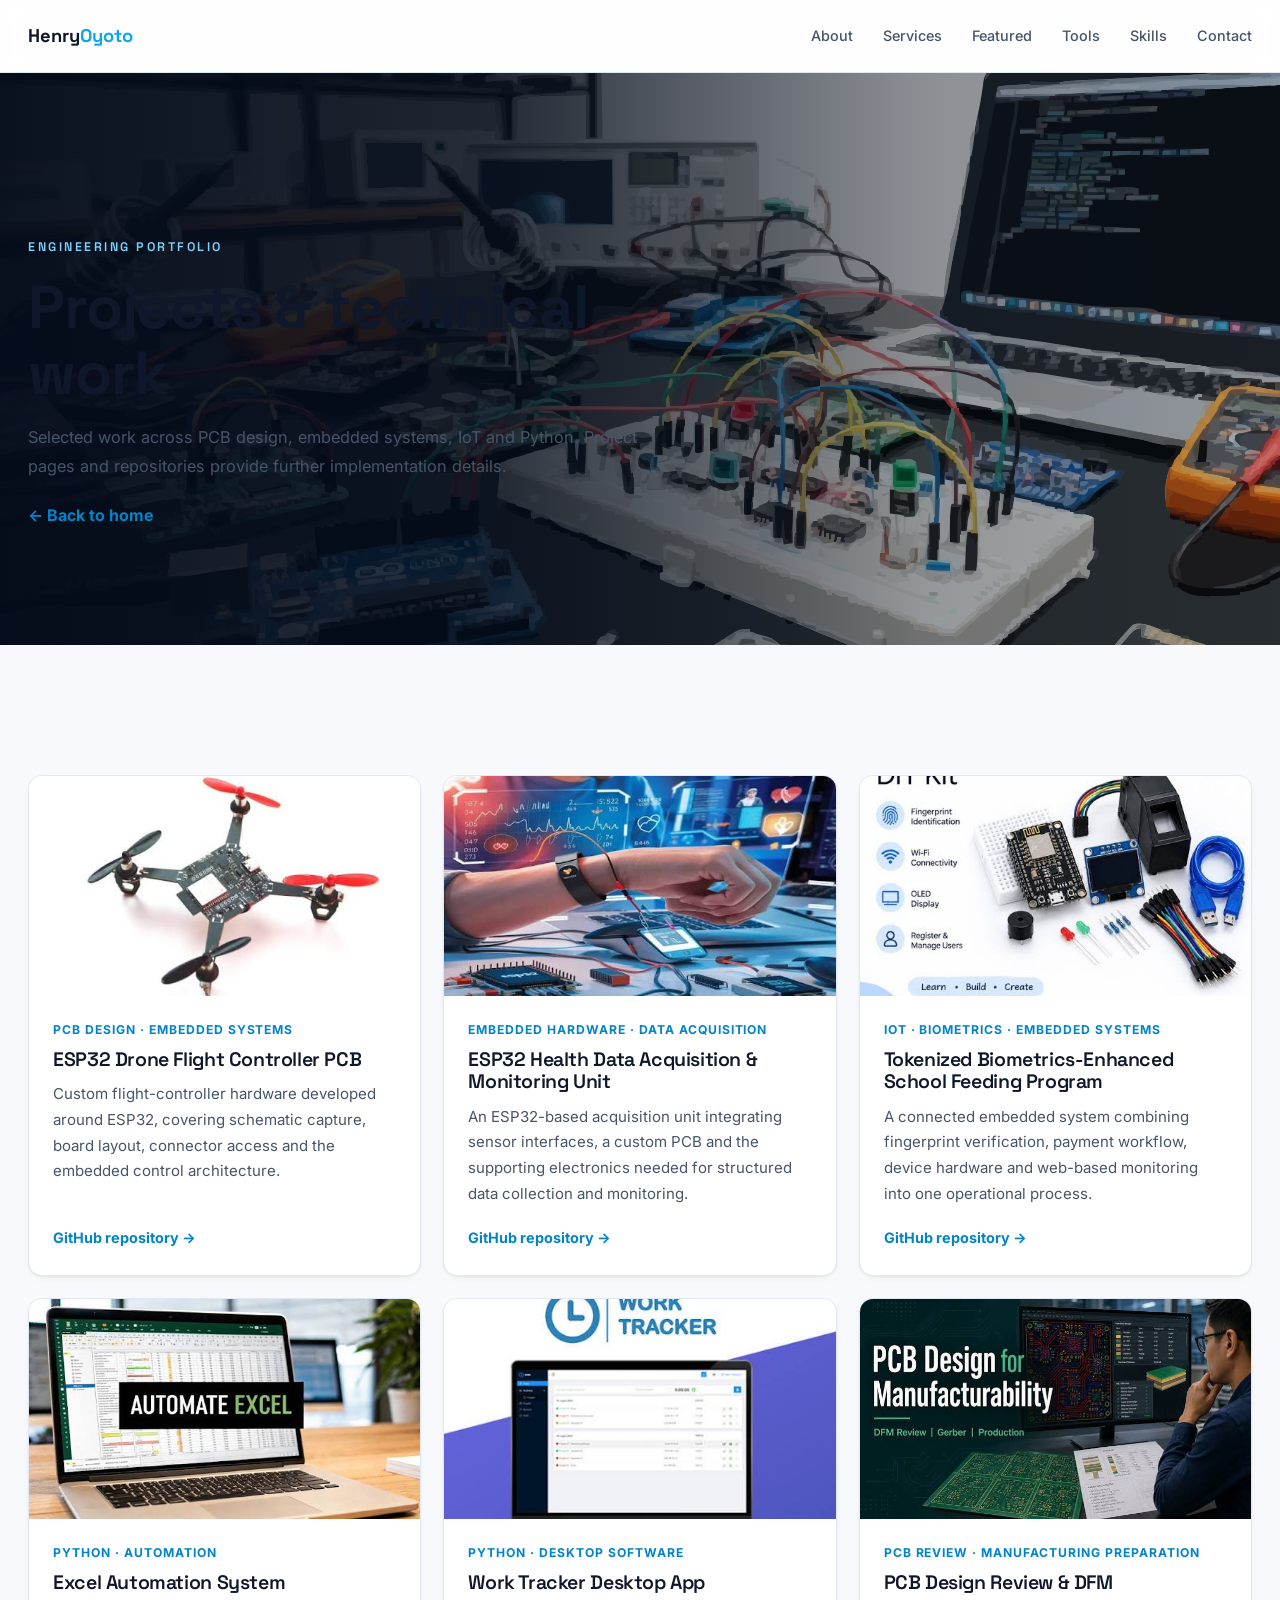
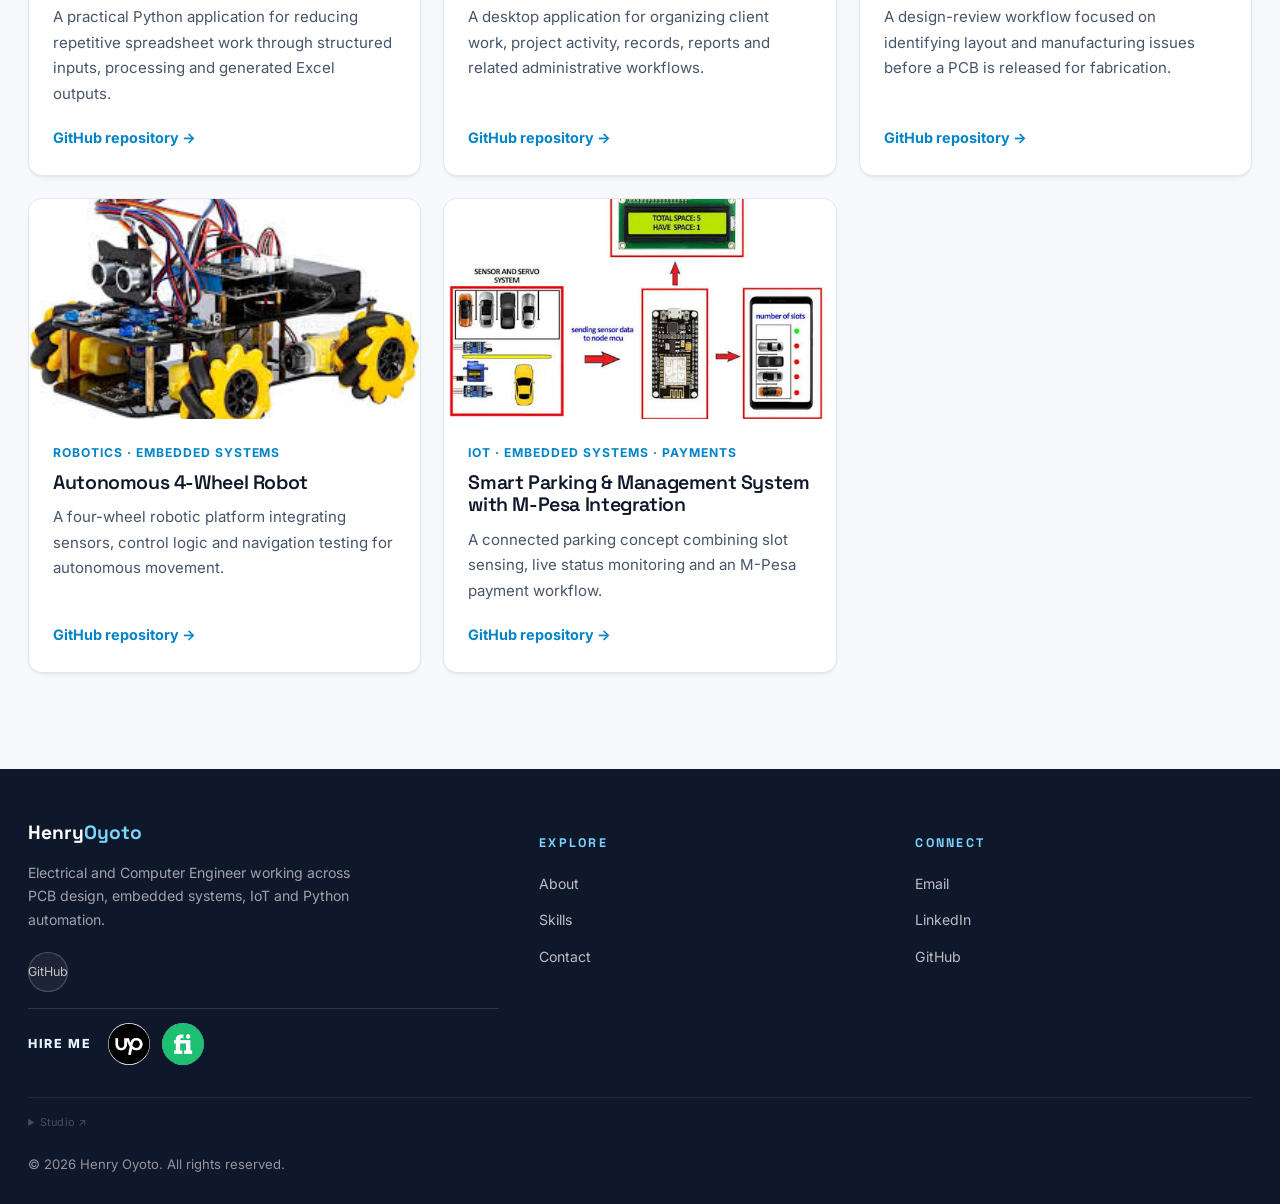
==== projects.html @ b9bb887a "Update portfolio freelance profile links" ====
<!DOCTYPE html>
<html lang="en"><head><meta charset="UTF-8"/><meta name="viewport" content="width=device-width, initial-scale=1.0"/>
<title>Projects | Henry Oyoto</title><meta name="description" content="Selected PCB design, embedded systems, IoT and Python automation projects by Henry Oyoto, Electrical and Computer Engineer."/>
<link rel="preconnect" href="https://fonts.googleapis.com"/><link rel="preconnect" href="https://fonts.gstatic.com" crossorigin/><link href="https://fonts.googleapis.com/css2?family=Space+Grotesk:wght@500;700&family=Inter:wght@400;500;600;700&display=swap" rel="stylesheet"/><link rel="icon" type="image/svg+xml" href="assets/icons/favicon.svg"/><link rel="stylesheet" href="css/style.css"/></head><body>
<header class="site-header" id="top"><div class="container header-inner"><a href="index.html#top" class="logo">Henry<span>Oyoto</span></a><nav class="nav" id="nav"><a href="index.html#about">About</a><a href="index.html#services">Services</a><a href="index.html#projects">Featured</a><a href="index.html#tools">Tools</a><a href="index.html#skills">Skills</a><a href="index.html#contact">Contact</a></nav><button class="nav-toggle" id="navToggle" aria-label="Toggle menu" aria-expanded="false"><span></span><span></span><span></span></button></div></header>
<section class="page-intro projects-hero"><img class="projects-hero-bg" src="assets/images/hero-projects-engineering-work.svg" alt="" aria-hidden="true"/><div class="projects-hero-overlay"></div><div class="container projects-hero-content"><p class="eyebrow">Engineering portfolio</p><h1>Projects &amp; technical work</h1><p class="section-lead">Selected work across PCB design, embedded systems, IoT and Python. Project pages and repositories provide further implementation details.</p><a href="index.html#projects" class="text-link">← Back to home</a></div></section>
<section class="section"><div class="container"><div class="projects-grid projects-grid-all"><article class="project-card">
        <a href="https://github.com/HenryOyoto/AeroCore-Flight-Controller" target="_blank" rel="noreferrer" class="project-card-media">
          <img src="assets/images/portfolio-projects/esp32-drone-flight-controller-pcb.jpg" alt="ESP32 Drone Flight Controller PCB" loading="lazy" />
        </a>
        <div class="project-card-body">
          <p class="project-meta">PCB Design · Embedded Systems</p>
          <h3>ESP32 Drone Flight Controller PCB</h3>
          <p>Custom flight-controller hardware developed around ESP32, covering schematic capture, board layout, connector access and the embedded control architecture.</p>
          <div class="project-links">
            <a href="https://github.com/HenryOyoto/AeroCore-Flight-Controller" target="_blank" rel="noreferrer">GitHub repository →</a>
          </div>
        </div>
      </article>
<article class="project-card">
        <a href="https://github.com/HenryOyoto/ESP32-Health-Data-Acquisition-and-Monitoring-Unit" target="_blank" rel="noreferrer" class="project-card-media">
          <img src="assets/images/portfolio-projects/esp32-health-data-acquisition-monitoring-unit.jpg" alt="ESP32 Health Data Acquisition & Monitoring Unit" loading="lazy" />
        </a>
        <div class="project-card-body">
          <p class="project-meta">Embedded Hardware · Data Acquisition</p>
          <h3>ESP32 Health Data Acquisition & Monitoring Unit</h3>
          <p>An ESP32-based acquisition unit integrating sensor interfaces, a custom PCB and the supporting electronics needed for structured data collection and monitoring.</p>
          <div class="project-links">
            <a href="https://github.com/HenryOyoto/ESP32-Health-Data-Acquisition-and-Monitoring-Unit" target="_blank" rel="noreferrer">GitHub repository →</a>
          </div>
        </div>
      </article>
<article class="project-card">
        <a href="https://github.com/HenryOyoto/Tokenized-Biometrics-Enhanced-School-Feeding-Program" target="_blank" rel="noreferrer" class="project-card-media">
          <img src="assets/images/portfolio-projects/tokenized-biometrics-school-feeding-program.jpg" alt="Tokenized Biometrics-Enhanced School Feeding Program" loading="lazy" />
        </a>
        <div class="project-card-body">
          <p class="project-meta">IoT · Biometrics · Embedded Systems</p>
          <h3>Tokenized Biometrics-Enhanced School Feeding Program</h3>
          <p>A connected embedded system combining fingerprint verification, payment workflow, device hardware and web-based monitoring into one operational process.</p>
          <div class="project-links">
            <a href="https://github.com/HenryOyoto/Tokenized-Biometrics-Enhanced-School-Feeding-Program" target="_blank" rel="noreferrer">GitHub repository →</a>
          </div>
        </div>
      </article>
<article class="project-card">
        <a href="https://github.com/HenryOyoto/Excel-Automation-System-GUI-Based" target="_blank" rel="noreferrer" class="project-card-media">
          <img src="assets/images/portfolio-projects/excel-automation-system.jpg" alt="Excel Automation System" loading="lazy" />
        </a>
        <div class="project-card-body">
          <p class="project-meta">Python · Automation</p>
          <h3>Excel Automation System</h3>
          <p>A practical Python application for reducing repetitive spreadsheet work through structured inputs, processing and generated Excel outputs.</p>
          <div class="project-links">
            <a href="https://github.com/HenryOyoto/Excel-Automation-System-GUI-Based" target="_blank" rel="noreferrer">GitHub repository →</a>
          </div>
        </div>
      </article>
<article class="project-card">
        <a href="https://github.com/HenryOyoto/Work-Tracker-Desktop-App" target="_blank" rel="noreferrer" class="project-card-media">
          <img src="assets/images/portfolio-projects/work-tracker-desktop-app.jpg" alt="Work Tracker Desktop App" loading="lazy" />
        </a>
        <div class="project-card-body">
          <p class="project-meta">Python · Desktop Software</p>
          <h3>Work Tracker Desktop App</h3>
          <p>A desktop application for organizing client work, project activity, records, reports and related administrative workflows.</p>
          <div class="project-links">
            <a href="https://github.com/HenryOyoto/Work-Tracker-Desktop-App" target="_blank" rel="noreferrer">GitHub repository →</a>
          </div>
        </div>
      </article>
<article class="project-card">
        <a href="https://github.com/HenryOyoto/PCB-Design-Review-and-DFM" target="_blank" rel="noreferrer" class="project-card-media">
          <img src="assets/images/portfolio-projects/pcb-design-review-dfm.jpg" alt="PCB Design Review & DFM" loading="lazy" />
        </a>
        <div class="project-card-body">
          <p class="project-meta">PCB Review · Manufacturing Preparation</p>
          <h3>PCB Design Review & DFM</h3>
          <p>A design-review workflow focused on identifying layout and manufacturing issues before a PCB is released for fabrication.</p>
          <div class="project-links">
            <a href="https://github.com/HenryOyoto/PCB-Design-Review-and-DFM" target="_blank" rel="noreferrer">GitHub repository →</a>
          </div>
        </div>
      </article>
<article class="project-card">
        <a href="https://github.com/HenryOyoto/Autonomous-4-Wheel-Robot" target="_blank" rel="noreferrer" class="project-card-media">
          <img src="assets/images/portfolio-projects/autonomous-4-wheel-robot.jpg" alt="Autonomous 4-Wheel Robot" loading="lazy" />
        </a>
        <div class="project-card-body">
          <p class="project-meta">Robotics · Embedded Systems</p>
          <h3>Autonomous 4-Wheel Robot</h3>
          <p>A four-wheel robotic platform integrating sensors, control logic and navigation testing for autonomous movement.</p>
          <div class="project-links">
            <a href="https://github.com/HenryOyoto/Autonomous-4-Wheel-Robot" target="_blank" rel="noreferrer">GitHub repository →</a>
          </div>
        </div>
      </article>
<article class="project-card">
        <a href="https://github.com/HenryOyoto/Smart-Parking-and-Management-System-with-Mpesa-Integration" target="_blank" rel="noreferrer" class="project-card-media">
          <img src="assets/images/portfolio-projects/smart-parking-management-system-mpesa.jpg" alt="Smart Parking & Management System with M-Pesa Integration" loading="lazy" />
        </a>
        <div class="project-card-body">
          <p class="project-meta">IoT · Embedded Systems · Payments</p>
          <h3>Smart Parking & Management System with M-Pesa Integration</h3>
          <p>A connected parking concept combining slot sensing, live status monitoring and an M-Pesa payment workflow.</p>
          <div class="project-links">
            <a href="https://github.com/HenryOyoto/Smart-Parking-and-Management-System-with-Mpesa-Integration" target="_blank" rel="noreferrer">GitHub repository →</a>
          </div>
        </div>
      </article></div></div></section>
<footer class="site-footer"><div class="container"><div class="footer-top"><div class="footer-brand"><div class="logo">Henry<span style="color:#7dd3fc">Oyoto</span></div><p>Electrical and Computer Engineer working across PCB design, embedded systems, IoT and Python automation.</p><div class="footer-social"><a href="https://github.com/HenryOyoto" target="_blank" rel="noreferrer" aria-label="GitHub">GitHub</a></div><div class="footer-hire"><span class="footer-hire-label">HIRE ME</span><a href="https://www.upwork.com/freelancers/~011faf0ff20ef080d3" target="_blank" rel="noreferrer" aria-label="Upwork profile"><img src="assets/icons/upwork-logo.png" alt="Upwork" /></a><a href="https://www.fiverr.com/henry_oyoto" target="_blank" rel="noreferrer" aria-label="Fiverr profile"><img src="assets/icons/fiverr-logo.png" alt="Fiverr" /></a></div></div><div class="footer-col"><h4>Explore</h4><ul><li><a href="index.html#about">About</a></li><li><a href="index.html#skills">Skills</a></li><li><a href="index.html#contact">Contact</a></li></ul></div><div class="footer-col"><h4>Connect</h4><ul><li><a href="mailto:oyotohenry2021@gmail.com">Email</a></li><li><a href="https://www.linkedin.com/in/henryoyoto" target="_blank" rel="noreferrer">LinkedIn</a></li><li><a href="https://github.com/HenryOyoto" target="_blank" rel="noreferrer">GitHub</a></li></ul></div></div><details class="studio-footer"><summary>Studio ↗</summary><div class="studio-footer-content"><span>Professional studio work</span><a href="https://dielchadigilab.netlify.app" target="_blank" rel="noreferrer">Dielcha Digilab ↗</a></div></details><div class="footer-bottom"><span>© <span id="year"></span> Henry Oyoto. All rights reserved.</span></div></div></footer><script src="js/script.js"></script></body></html>
---- css/style.css ----
/* =========================================================
   Henry Oyoto — Portfolio
   Light theme only.
   ========================================================= */

:root {
  --bg:          #f7f9fc;
  --bg-alt:      #eef3f9;
  --card:        #ffffff;

  --ink:         #0f172a;
  --ink-soft:    #475569;
  --ink-mute:    #64748b;

  --border:      #e2e8f0;
  --border-2:    #cbd5e1;
  --accent:      #0ea5e9;
  --accent-2:    #0284c7;
  --accent-soft: rgba(14, 165, 233, 0.12);

  --radius:      14px;
  --radius-sm:   10px;
  --shadow-sm:   0 1px 2px rgba(15,23,42,0.05), 0 4px 12px -6px rgba(15,23,42,0.10);
  --shadow:      0 1px 2px rgba(15,23,42,0.06), 0 14px 30px -20px rgba(15,23,42,0.35);
  --shadow-lg:   0 2px 6px rgba(15,23,42,0.08), 0 30px 60px -30px rgba(15,23,42,0.45);
}

* { box-sizing: border-box; }

html {
  scroll-behavior: smooth;
  scroll-padding-top: 84px;
  -webkit-text-size-adjust: 100%;
}

body {
  margin: 0;
  font-family: "Inter", ui-sans-serif, system-ui, -apple-system, "Segoe UI", Roboto, sans-serif;
  font-size: 16px;
  line-height: 1.65;
  color: var(--ink);
  background: var(--bg);
  -webkit-font-smoothing: antialiased;
  text-rendering: optimizeLegibility;
}

h1, h2, h3 {
  font-family: "Space Grotesk", ui-sans-serif, system-ui, sans-serif;
  letter-spacing: -0.02em;
  margin: 0;
  line-height: 1.15;
  color: var(--ink);
}
h1 { font-size: clamp(2.2rem, 4.6vw, 3.4rem); font-weight: 700; }
h2 { font-size: clamp(1.7rem, 3vw, 2.3rem); font-weight: 700; }
h3 { font-size: 1.15rem; font-weight: 600; }

p { margin: 0; }
a { color: inherit; text-decoration: none; }
img { max-width: 100%; display: block; }
ul { margin: 0; padding: 0; list-style: none; }
::selection { background: var(--accent); color: #fff; }

.container { max-width: 1180px; margin: 0 auto; padding: 0 22px; }

/* =========================================================
   HEADER
   ========================================================= */
.site-header {
  position: sticky; top: 0; z-index: 60;
  background: rgba(255,255,255,0.85);
  backdrop-filter: saturate(180%) blur(10px);
  -webkit-backdrop-filter: saturate(180%) blur(10px);
  border-bottom: 1px solid var(--border);
}
.header-inner {
  height: 72px;
  display: flex; align-items: center; justify-content: space-between;
  gap: 24px;
}
.logo {
  font-family: "Space Grotesk", sans-serif;
  font-weight: 700; font-size: 1.15rem;
}
.logo span { color: var(--accent); }
.nav { display: flex; gap: 30px; align-items: center; }
.nav a {
  font-size: 0.9rem; font-weight: 500; color: var(--ink-soft);
  position: relative; transition: color 0.2s;
}
.nav a::after {
  content: ""; position: absolute; left: 0; right: 0; bottom: -6px;
  height: 2px; background: var(--accent); border-radius: 2px;
  transform: scaleX(0); transform-origin: left; transition: transform 0.25s;
}
.nav a:hover { color: var(--ink); }
.nav-company { color: var(--accent-2) !important; font-weight: 700 !important; }
.nav a:hover::after { transform: scaleX(1); }

.nav-toggle {
  display: none; flex-direction: column; justify-content: center;
  gap: 5px; width: 38px; height: 38px;
  background: none; border: none; cursor: pointer; padding: 0;
}
.nav-toggle span {
  display: block; height: 2px; width: 22px;
  background: var(--ink); border-radius: 2px;
}

/* =========================================================
   HERO — full-width background, text only (no portrait).
   Left side darkened (text legibility), right side lightened
   so the background photo stays crisp & clear.
   ========================================================= */
.hero {
  position: relative;
  min-height: 92vh;
  display: flex;
  align-items: center;
  overflow: hidden;
  isolation: isolate;
}

/* The background image is now an <img> element so it always
   resolves correctly on GitHub Pages (no inline style quotes
   to break, no relative-path surprises). */
.hero-bg {
  position: absolute;
  inset: 0;
  width: 100%;
  height: 100%;
  object-fit: cover;
  object-position: center;
  z-index: 0;
}

/* Two-layer overlay:
   - Left: strong dark gradient (text side)
   - Right: mostly transparent (image side, crisp) */
.hero-overlay {
  position: absolute;
  inset: 0;
  z-index: 1;
  background:
    linear-gradient(
      90deg,
      rgba(15, 23, 42, 0.92) 0%,
      rgba(15, 23, 42, 0.78) 32%,
      rgba(15, 23, 42, 0.42) 62%,
      rgba(15, 23, 42, 0.10) 100%
    );
}

.hero-inner {
  position: relative;
  z-index: 2;
  width: 100%;
  max-width: 780px;
  padding: 110px 22px 110px max(22px, calc((100vw - 1180px) / 2 + 22px));
  margin-right: auto;   /* pin to the left, never center */
  margin-left: 0;
  color: #fff;
  text-align: left;
}
.eyebrow {
  font-family: "Space Grotesk", sans-serif;
  font-size: 0.78rem; font-weight: 600;
  letter-spacing: 0.2em; text-transform: uppercase;
  color: #7dd3fc; margin-bottom: 16px;
}
.hero h1 { color: #fff; }
.hero h1 span { color: #7dd3fc; }
.hero-tagline {
  margin-top: 20px; font-size: 1.05rem; font-weight: 500;
  color: rgba(255,255,255,0.95);
  text-shadow: 0 1px 2px rgba(0,0,0,0.35);
}
.hero-text {
  margin-top: 18px; color: rgba(255,255,255,0.88);
  line-height: 1.75; max-width: 620px;
  text-shadow: 0 1px 2px rgba(0,0,0,0.35);
}
.hero-actions {
  margin-top: 34px; display: flex; gap: 14px; flex-wrap: wrap;
}

/* =========================================================
   BUTTONS
   ========================================================= */
.btn {
  display: inline-flex; align-items: center; gap: 8px;
  padding: 13px 26px; border-radius: 999px;
  font-weight: 600; font-size: 0.9rem;
  transition: transform 0.2s, background 0.2s, box-shadow 0.2s, border-color 0.2s, color 0.2s;
  border: 1px solid transparent; cursor: pointer; white-space: nowrap;
}
.btn-primary {
  background: var(--accent); color: #042a3d;
  box-shadow: 0 10px 24px -12px rgba(14,165,233,0.9);
}
.btn-primary:hover {
  background: #38bdf8; transform: translateY(-2px);
  box-shadow: 0 14px 30px -14px rgba(14,165,233,1);
}
.btn-outline { border-color: rgba(255,255,255,0.55); color: #fff; }
.btn-outline:hover {
  border-color: #fff; background: rgba(255,255,255,0.15); transform: translateY(-2px);
}
.btn-company { background: #fff; color: var(--ink); border-color: rgba(255,255,255,0.8); }
.btn-company:hover { background: #e0f2fe; border-color: #e0f2fe; transform: translateY(-2px); }

/* =========================================================
   SECTIONS
   ========================================================= */
.section { padding: 96px 0; position: relative; }
.section-alt { background: var(--bg-alt); }

.section-label {
  font-family: "Space Grotesk", sans-serif;
  font-size: 0.76rem; font-weight: 600;
  letter-spacing: 0.2em; text-transform: uppercase;
  color: var(--accent-2); margin-bottom: 12px;
}
.section-lead {
  margin-top: 16px; max-width: 660px;
  color: var(--ink-soft); line-height: 1.75; font-size: 1.02rem;
}

/* =========================================================
   ABOUT — text LEFT, landscape image RIGHT (equal height)
   ========================================================= */
.about-grid {
  display: grid;
  grid-template-columns: 1.1fr 0.9fr;
  gap: 60px;
  align-items: stretch;
}
.about-copy { align-self: center; }
.about-copy h2 { margin-bottom: 18px; }

.about-media {
  position: relative;
  border-radius: 18px;
  overflow: hidden;
  aspect-ratio: 16 / 10;
  width: 100%;
  height: 100%;
  min-height: 320px;
  box-shadow: var(--shadow-lg);
  background: #e2e8f0;
}
.about-media img {
  width: 100%; height: 100%; object-fit: cover;
  transition: transform 0.7s ease;
}
.about-media:hover img { transform: scale(1.05); }
.about-media::before {
  content: "";
  position: absolute; inset: 0;
  border-radius: 18px;
  box-shadow: inset 0 0 0 1px rgba(15,23,42,0.06);
  pointer-events: none;
}
.about-badge {
  position: absolute; left: 18px; bottom: 18px; right: 18px;
  background: rgba(255,255,255,0.94);
  backdrop-filter: blur(8px);
  border: 1px solid var(--border);
  border-radius: 12px;
  padding: 12px 14px;
  font-size: 0.82rem; color: var(--ink);
  display: flex; align-items: center; gap: 10px;
  box-shadow: var(--shadow-sm);
}
.about-badge strong { color: var(--accent-2); }

/* =========================================================
   SERVICES — image LEFT, content RIGHT
   ========================================================= */
.services-list {
  margin-top: 44px;
  display: grid;
  grid-template-columns: 1fr;
  gap: 22px;
}
.service-item {
  display: grid;
  grid-template-columns: 220px 1fr;
  gap: 0;
  background: var(--card);
  border: 1px solid var(--border);
  border-left: 4px solid var(--accent);
  border-radius: var(--radius);
  overflow: hidden;
  box-shadow: var(--shadow-sm);
  transition: transform 0.25s, box-shadow 0.25s, border-left-color 0.25s;
}
.service-item:hover {
  transform: translateY(-3px);
  box-shadow: var(--shadow);
  border-left-color: var(--accent-2);
}
.service-media {
  position: relative;
  background: #e2e8f0;
  min-height: 180px;
}
.service-media img {
  position: absolute; inset: 0;
  width: 100%; height: 100%;
  object-fit: cover;
}
.service-body {
  padding: 24px 28px;
  position: relative;
}
.service-index {
  position: absolute;
  top: 18px; right: 22px;
  font-family: "Space Grotesk", sans-serif;
  font-size: 1.6rem;
  font-weight: 700;
  color: var(--accent);
  letter-spacing: -0.04em;
  opacity: 0.55;
  line-height: 1;
}
.service-body h3 {
  font-size: 1.25rem;
  margin-bottom: 14px;
  padding-right: 60px;
}
.service-body ul {
  display: grid;
  grid-template-columns: repeat(auto-fit, minmax(220px, 1fr));
  gap: 6px 24px;
}
.service-body li {
  position: relative;
  padding-left: 18px;
  color: var(--ink-soft);
  font-size: 0.94rem;
  line-height: 1.55;
}
.service-body li::before {
  content: "";
  position: absolute; left: 0; top: 9px;
  width: 8px; height: 2px; border-radius: 2px;
  background: var(--accent);
}

/* =========================================================
   PROJECTS — alternating rows
   ========================================================= */
.projects-stack {
  margin-top: 48px;
  display: flex;
  flex-direction: column;
  gap: 40px;
}
.project-row {
  display: grid;
  grid-template-columns: 1fr 1fr;
  gap: 48px;
  align-items: center;
  background: var(--card);
  border: 1px solid var(--border);
  border-radius: 18px;
  padding: 26px;
  box-shadow: var(--shadow-sm);
  transition: transform 0.25s, box-shadow 0.25s;
}
.project-row:hover {
  transform: translateY(-4px);
  box-shadow: var(--shadow-lg);
}
.project-row.reverse .project-media { order: 2; }
.project-row.reverse .project-text  { order: 1; }

.project-media {
  border-radius: 14px;
  overflow: hidden;
  aspect-ratio: 4 / 3;
  background: #e2e8f0;
}
.project-media img {
  width: 100%; height: 100%; object-fit: cover;
  transition: transform 0.6s ease;
}
.project-row:hover .project-media img { transform: scale(1.06); }
.project-text h3 { font-size: 1.3rem; margin-bottom: 12px; }
.project-text p { color: var(--ink-soft); line-height: 1.75; }
.project-cta {
  display: inline-flex; align-items: center; gap: 6px;
  margin-top: 18px;
  font-weight: 600; color: var(--accent-2); font-size: 0.9rem;
}
.project-row:hover .project-cta { color: var(--accent); }

/* =========================================================
   PROJECT GRID — shared visual language with DIELCHA case studies
   ========================================================= */
.projects-grid {
  display: grid;
  grid-template-columns: repeat(2, minmax(0, 1fr));
  gap: 22px;
  margin-top: 34px;
}
.project-card {
  background: var(--card);
  border: 1px solid var(--border);
  border-radius: var(--radius);
  overflow: hidden;
  box-shadow: var(--shadow-sm);
  display: flex;
  flex-direction: column;
  transition: transform .2s ease, box-shadow .2s ease, border-color .2s ease;
}
.project-card:hover {
  transform: translateY(-4px);
  border-color: var(--border-2);
  box-shadow: var(--shadow);
}
.project-card-media {
  display: block;
  aspect-ratio: 16 / 9;
  overflow: hidden;
  background: #e2e8f0;
}
.project-card-media img { width: 100%; height: 100%; object-fit: cover; transition: transform .35s ease; }
.project-card:hover .project-card-media img { transform: scale(1.025); }
.project-card-body { padding: 24px; display: flex; flex-direction: column; flex: 1; }
.project-meta { color: var(--accent-2); font-size: .76rem; font-weight: 700; text-transform: uppercase; letter-spacing: .08em; margin-bottom: 9px; }
.project-card h3 { font-size: 1.22rem; margin-bottom: 10px; }
.project-card-body > p:not(.project-meta) { color: var(--ink-soft); font-size: .94rem; line-height: 1.7; }
.project-links { margin-top: auto; padding-top: 18px; }
.project-links a { color: var(--accent-2); font-weight: 700; font-size: .9rem; }
.project-links a:hover { text-decoration: underline; }
.projects-note {
  margin-top: 26px; padding: 20px 22px; border: 1px solid var(--border);
  border-left: 4px solid var(--accent); border-radius: var(--radius-sm); background: var(--card);
  display: flex; align-items: center; justify-content: space-between; gap: 24px;
}
.projects-note p { color: var(--ink-soft); max-width: 760px; }
.projects-note strong { color: var(--ink); }
.projects-note a { color: var(--accent-2); font-weight: 700; white-space: nowrap; }

/* =========================================================
   TOOLS strip
   ========================================================= */
.tools-track-wrap { margin-top: 40px; overflow-x: auto; padding-bottom: 8px; }
.tools-track {
  display: flex; flex-wrap: nowrap; justify-content: center;
  gap: 32px; padding: 12px 24px 24px;
  width: max-content; margin: 0 auto; min-width: 100%;
}
.tool-item {
  display: flex; flex-direction: column; align-items: center;
  gap: 10px; width: 78px; text-align: center;
}
.tool-icon {
  width: 42px; height: 42px; object-fit: contain;
  animation: twinkle 3.4s ease-in-out infinite;
}
.tool-item span {
  font-size: 0.72rem; font-weight: 600; color: var(--ink-soft); line-height: 1.25;
}
@keyframes twinkle {
  0%, 100% { filter: drop-shadow(0 0 0 rgba(14,165,233,0)); transform: scale(1); }
  50%      { filter: drop-shadow(0 0 10px rgba(14,165,233,0.55)); transform: scale(1.1); }
}
@media (prefers-reduced-motion: reduce) {
  .tool-icon { animation: none; }
}

/* =========================================================
   SKILLS
   ========================================================= */
.skills-grid {
  margin-top: 48px;
  display: grid;
  grid-template-columns: repeat(auto-fit, minmax(300px, 1fr));
  gap: 26px;
}
.skill-card {
  position: relative;
  background: var(--card);
  border: 1px solid var(--border);
  border-radius: 16px;
  overflow: hidden;
  box-shadow: var(--shadow-sm);
  transition: transform 0.3s, box-shadow 0.3s;
}
.skill-card:hover {
  transform: translateY(-6px) rotate(-0.4deg);
  box-shadow: var(--shadow-lg);
}
.skill-card::before {
  content: "";
  position: absolute; top: 0; left: 0; right: 0;
  height: 4px;
  background: linear-gradient(90deg, var(--accent), #22d3ee);
}
.skill-media { aspect-ratio: 16 / 10; overflow: hidden; background: #e2e8f0; }
.skill-media img { width: 100%; height: 100%; object-fit: cover; transition: transform 0.5s; }
.skill-card:hover .skill-media img { transform: scale(1.06); }
.skill-body { padding: 24px 26px 28px; }
.skill-body h3 {
  display: inline-flex; align-items: center; gap: 10px;
  padding: 6px 12px;
  background: var(--accent-soft);
  color: var(--accent-2);
  border-radius: 999px;
  margin-bottom: 16px;
  font-size: 0.92rem;
}
.skill-body ul { display: flex; flex-direction: column; gap: 8px; }
.skill-body li {
  position: relative;
  padding-left: 22px;
  color: var(--ink-soft);
  font-size: 0.92rem;
  line-height: 1.55;
}
.skill-body li::before {
  content: "";
  position: absolute; left: 0; top: 8px;
  width: 6px; height: 6px; border-radius: 50%;
  background: var(--accent);
  box-shadow: 0 0 0 4px var(--accent-soft);
}

/* =========================================================
   CONTACT
   ========================================================= */
.contact-card {
  display: grid;
  grid-template-columns: 1fr 1fr;
  gap: 0;
  background: var(--card);
  border: 1px solid var(--border);
  border-radius: 20px;
  overflow: hidden;
  box-shadow: var(--shadow);
}
.contact-copy {
  padding: 56px 48px;
  display: flex; flex-direction: column; justify-content: center;
}
.contact-copy h2 { margin-bottom: 8px; }
.contact-copy .section-lead { margin-top: 12px; }

.contact-links {
  margin-top: 28px;
  display: grid;
  grid-template-columns: 1fr 1fr;
  gap: 12px;
}
.contact-link {
  display: flex; align-items: center; gap: 12px;
  padding: 14px 16px;
  border: 1px solid var(--border);
  border-radius: 12px;
  background: #fff;
  transition: transform 0.2s, box-shadow 0.2s, border-color 0.2s;
}
.contact-link:hover {
  transform: translateY(-3px);
  box-shadow: var(--shadow);
  border-color: var(--accent);
}
.contact-text { display: flex; flex-direction: column; gap: 2px; min-width: 0; }
.contact-label {
  font-size: 0.66rem; letter-spacing: 0.16em;
  text-transform: uppercase; color: var(--accent-2); font-weight: 700;
}
.contact-text > :last-child {
  font-size: 0.86rem; color: var(--ink);
  white-space: nowrap; overflow: hidden; text-overflow: ellipsis;
}
.contact-media {
  position: relative;
  min-height: 100%;
  background: #e2e8f0;
}
.contact-media img {
  position: absolute; inset: 0;
  width: 100%; height: 100%; object-fit: cover;
}

/* =========================================================
   FOOTER
   ========================================================= */
.site-footer {
  background: #0f172a;
  color: rgba(255,255,255,0.75);
  padding: 48px 0 28px;
}
.footer-top {
  display: grid;
  grid-template-columns: 1.4fr 1fr 1fr;
  gap: 40px;
  padding-bottom: 32px;
  border-bottom: 1px solid rgba(255,255,255,0.08);
}
.footer-brand .logo { color: #fff; font-size: 1.2rem; }
.footer-brand p {
  margin-top: 12px;
  font-size: 0.88rem;
  color: rgba(255,255,255,0.6);
  max-width: 340px;
  line-height: 1.7;
}
.footer-col h4 {
  font-family: "Space Grotesk", sans-serif;
  font-size: 0.78rem;
  letter-spacing: 0.18em;
  text-transform: uppercase;
  color: #7dd3fc;
  margin-bottom: 16px;
}
.footer-col ul { display: flex; flex-direction: column; gap: 10px; }
.footer-col a {
  font-size: 0.88rem;
  color: rgba(255,255,255,0.72);
  transition: color 0.2s;
}
.footer-col a:hover { color: #fff; }

.footer-social { display: flex; gap: 12px; margin-top: 20px; flex-wrap: wrap; }
.footer-social a {
  width: 40px; height: 40px;
  display: inline-flex; align-items: center; justify-content: center;
  border-radius: 10px;
  background: rgba(255,255,255,0.06);
  border: 1px solid rgba(255,255,255,0.1);
  transition: transform 0.2s, background 0.2s, border-color 0.2s;
}
.footer-social a:hover {
  transform: translateY(-3px);
  background: rgba(255,255,255,0.12);
  border-color: rgba(255,255,255,0.25);
}
.footer-social .icon { width: 20px; height: 20px; }

/* Lift truly-black icons so they're readable on the dark footer */
.footer-social .icon-github,
.footer-social .icon-x { background-color: #e5e7eb; }

.footer-bottom {
  margin-top: 22px;
  display: flex; flex-wrap: wrap; justify-content: space-between;
  gap: 12px;
  font-size: 0.82rem;
  color: rgba(255,255,255,0.55);
}

/* =========================================================
   ICON MASKS
   ========================================================= */
.icon {
  display: inline-block;
  width: 24px; height: 24px;
  flex-shrink: 0;
  -webkit-mask-size: contain; mask-size: contain;
  -webkit-mask-repeat: no-repeat; mask-repeat: no-repeat;
  -webkit-mask-position: center; mask-position: center;
}
.icon-whatsapp {
  background-color: #25D366;
  -webkit-mask-image: url("[data-uri]");
  mask-image: url("[data-uri]");
}
.icon-github {
  background-color: #181717;
  -webkit-mask-image: url("[data-uri]");
  mask-image: url("[data-uri]");
}
.icon-linkedin {
  background-color: #0A66C2;
  -webkit-mask-image: url("[data-uri]");
  mask-image: url("[data-uri]");
}
.icon-x {
  background-color: #000000;
  -webkit-mask-image: url("[data-uri]");
  mask-image: url("[data-uri]");
}
.icon-mail {
  background-color: var(--accent);
  -webkit-mask-image: url("[data-uri]");
  mask-image: url("[data-uri]");
}

/* =========================================================
   FLOATING WHATSAPP
   ========================================================= */
.whatsapp-fab {
  position: fixed; right: 22px; bottom: 22px;
  width: 58px; height: 58px; border-radius: 50%;
  background: #25D366;
  display: flex; align-items: center; justify-content: center;
  box-shadow: 0 10px 24px rgba(37,211,102,0.45);
  z-index: 60;
  animation: fab-pulse 2.4s ease-in-out infinite;
  transition: transform 0.2s;
}
.whatsapp-fab:hover { transform: scale(1.08); }
.icon-fab { width: 30px; height: 30px; background-color: #fff; }
@keyframes fab-pulse {
  0%, 100% { box-shadow: 0 10px 24px rgba(37,211,102,0.45); }
  50%      { box-shadow: 0 10px 32px rgba(37,211,102,0.75); }
}
@media (prefers-reduced-motion: reduce) {
  .whatsapp-fab { animation: none; }
}

/* =========================================================
   RESPONSIVE
   ========================================================= */
@media (max-width: 960px) {
  .hero-inner { max-width: 100%; padding: 90px 22px; }

  .about-grid { grid-template-columns: 1fr; gap: 40px; }
  .about-media { aspect-ratio: 16/10; height: auto; min-height: 0; }

  .service-item { grid-template-columns: 1fr; }
  .service-media { aspect-ratio: 16/9; min-height: 0; position: relative; }
  .service-media img { position: relative; }

  .project-row,
  .project-row.reverse { grid-template-columns: 1fr; padding: 20px; }
  .project-row.reverse .project-media,
  .project-row.reverse .project-text { order: initial; }

  .contact-card { grid-template-columns: 1fr; }
  .contact-media { min-height: 260px; }
  .contact-copy { padding: 40px 28px; }
  .contact-links { grid-template-columns: 1fr; }

  .footer-top { grid-template-columns: 1fr 1fr; }
  .footer-brand { grid-column: 1 / -1; }
}

@media (max-width: 820px) {
  .nav {
    position: absolute; top: 72px; left: 0; right: 0;
    background: #fff; border-bottom: 1px solid var(--border);
    flex-direction: column; padding: 12px 22px 20px; gap: 4px;
    display: none;
  }
  .nav.open { display: flex; }
  .nav a { padding: 12px 0; border-bottom: 1px solid var(--border); width: 100%; }
  .nav a::after { display: none; }
  .nav-toggle { display: flex; }

  .section { padding: 72px 0; }
}

@media (max-width: 520px) {
  .footer-top { grid-template-columns: 1fr; }
  .contact-copy { padding: 32px 22px; }
}

@media (max-width: 900px) {
  .projects-grid { grid-template-columns: 1fr; }
  .projects-note { align-items: flex-start; flex-direction: column; }
}
@media (max-width: 760px) {
  .nav-company { display: none; }
}

/* Quiet professional-studio references: intentionally unobtrusive on the personal portfolio. */
.studio-note {
  margin: 2.5rem auto 0;
  max-width: 760px;
  border-top: 1px solid rgba(0,0,0,.10);
  padding-top: .9rem;
  font-size: .82rem;
  color: #6b7280;
}
.studio-note summary {
  cursor: pointer;
  width: fit-content;
  color: #6b7280;
  font-weight: 600;
}
.studio-note summary:hover { color: #111827; }
.studio-note-body {
  margin-top: .8rem;
  padding: 1rem 1.1rem;
  border-left: 2px solid #22c55e;
  background: rgba(0,0,0,.025);
  line-height: 1.7;
}
.studio-note-body p { margin: 0 0 .6rem; }
.studio-note-body a { font-weight: 600; }
.studio-footer {
  margin: 1.2rem 0;
  font-size: .76rem;
  color: rgba(255,255,255,.48);
}
.studio-footer summary {
  cursor: pointer;
  width: fit-content;
}
.studio-footer summary:hover { color: rgba(255,255,255,.78); }
.studio-footer-content {
  display: flex;
  gap: .8rem;
  align-items: center;
  flex-wrap: wrap;
  margin-top: .5rem;
}
.studio-footer-content a { color: inherit; }

/* Portfolio refinement: compact featured work, balanced skills and accessible motion. */
.nickname { color: #a5f3fc; letter-spacing: .08em; }
.projects-grid-featured { grid-template-columns: repeat(3, minmax(0, 1fr)); gap: 18px; }
.projects-grid-featured .project-card-body { padding: 18px; }
.projects-grid-featured .project-card h3 { font-size: 1.04rem; line-height: 1.35; }
.projects-grid-featured .project-card-body > p:not(.project-meta) { font-size: .88rem; line-height: 1.6; }
.projects-grid-featured .project-meta { font-size: .68rem; }
.projects-actions { display: flex; justify-content: center; margin-top: 30px; }
.projects-grid-all { grid-template-columns: repeat(3, minmax(0, 1fr)); }
.tools-controls { display: flex; justify-content: flex-end; align-items: center; gap: 8px; margin-top: 22px; }
.tools-controls button { border: 1px solid var(--border-2); background: #fff; color: var(--ink); border-radius: 999px; padding: 8px 13px; font: inherit; font-size: .82rem; font-weight: 600; cursor: pointer; transition: background .2s, transform .2s; }
.tools-controls button:hover { background: var(--accent-soft); transform: translateY(-1px); }
.tools-track-wrap { overflow-x: auto; scrollbar-width: thin; scroll-behavior: smooth; }
.tools-track { justify-content: flex-start; gap: 28px; width: max-content; min-width: max-content; margin: 0; animation: tools-drift 54s linear infinite; }
.tools-track-wrap.is-paused .tools-track, .tools-track-wrap.user-paused .tools-track { animation-play-state: paused; }
.tool-item { flex: 0 0 78px; }
.tool-icon { animation: none; }
@keyframes tools-drift { from { transform: translateX(0); } to { transform: translateX(-50%); } }
.skills-grid-four { grid-template-columns: repeat(4, minmax(0, 1fr)); gap: 18px; }
.skills-grid-four .skill-media { aspect-ratio: 16 / 9; }
.skills-grid-four .skill-body { padding: 20px 18px 22px; }
.skills-grid-four .skill-body h3 { min-height: 40px; font-size: .84rem; white-space: normal; }
.skills-grid-four .skill-body li { font-size: .84rem; }
.skill-card { height: 100%; display: flex; flex-direction: column; }
.skill-body { flex: 1; }
.page-intro { padding: 88px 0 40px; background: linear-gradient(135deg, #eef6fb 0%, #f8fafc 65%, #e8f6fb 100%); }
.page-intro h1 { margin: 10px 0 0; font-size: clamp(2.2rem, 5vw, 3.8rem); line-height: 1.1; }
.page-intro .section-lead { margin-bottom: 22px; }
.text-link { color: var(--accent-2); font-weight: 700; }
.studio-footer { opacity: .48; width: fit-content; margin-top: 1rem; font-size: .68rem; }
.studio-footer summary { letter-spacing: .02em; }
.studio-footer:hover, .studio-footer[open] { opacity: .85; }
.studio-footer-content { font-size: .75rem; }
.footer-social a:not(:has(.icon)) { color: rgba(255,255,255,.72); border: 1px solid rgba(255,255,255,.22); border-radius: 999px; padding: 7px 10px; font-size: .78rem; }
.footer-social a:not(:has(.icon)):hover { color: #fff; border-color: #7dd3fc; }
.project-card-media img { object-position: center; }
@media (max-width: 1050px) {
 .skills-grid-four { grid-template-columns: repeat(2, minmax(0, 1fr)); }
 .projects-grid-featured, .projects-grid-all { grid-template-columns: repeat(2, minmax(0, 1fr)); }
}
@media (max-width: 620px) {
 .skills-grid-four, .projects-grid-featured, .projects-grid-all { grid-template-columns: 1fr; }
 .tools-controls { justify-content: flex-start; }
 .page-intro { padding: 64px 0 28px; }
 .projects-grid-featured .project-card-body { padding: 20px; }
}
@media (prefers-reduced-motion: reduce) {
 .tools-track { animation: none; }
 .project-card, .skill-card, .tool-icon { transition: none; }
 .tools-track-wrap { scroll-behavior: auto; }
}

/* Refinement: fuller-width layout with comfortable responsive gutters */
.container { width: 100%; max-width: 1440px; margin-inline: auto; padding-inline: clamp(16px, 2.2vw, 32px); }
.hero-inner { max-width: 820px; padding-left: clamp(16px, 2.2vw, 32px); }
.projects-grid-featured .project-card-media,
.projects-grid-all .project-card-media { display:block; overflow:hidden; background:#e8eef5; aspect-ratio: 16 / 9; }
.projects-grid-featured .project-card-media img,
.projects-grid-all .project-card-media img { width:100%; height:100%; object-fit:cover; transition:transform .45s ease; }
.projects-grid-featured .project-card:hover .project-card-media img,
.projects-grid-all .project-card:hover .project-card-media img { transform:scale(1.035); }
.footer-social .social-brand { display:inline-flex; align-items:center; justify-content:center; width:36px; height:36px; padding:0; border:0; border-radius:8px; background:transparent; transition:transform .2s ease, filter .2s ease; }
.footer-social .social-brand img { display:block; width:100%; height:auto; max-height:32px; object-fit:contain; }
.footer-social .social-brand:hover { transform:translateY(-2px); filter:brightness(1.08); }
@media (max-width: 620px) {
  .container { padding-inline: 16px; }
  .hero-inner { padding-inline:16px; }
}
@media (prefers-reduced-motion: reduce) {
  .projects-grid-featured .project-card-media img,
  .projects-grid-all .project-card-media img,
  .footer-social .social-brand { transition:none; }
}


/* Replaceable image-backed hero areas */
.projects-hero { position:relative; min-height:360px; display:flex; align-items:center; overflow:hidden; isolation:isolate; background:#071426; }
.projects-hero-bg { position:absolute; inset:0; width:100%; height:100%; object-fit:cover; object-position:center; z-index:0; }
.projects-hero-overlay { position:absolute; inset:0; z-index:1; background:linear-gradient(90deg,rgba(4,12,27,.96) 0%,rgba(4,12,27,.82) 38%,rgba(4,12,27,.35) 72%,rgba(4,12,27,.22) 100%); }
.projects-hero-content { position:relative; z-index:2; padding-top:76px; padding-bottom:76px; }
.projects-hero h1 { max-width:700px; }
.footer-hire { display:flex; align-items:center; gap:12px; margin-top:16px; padding-top:14px; border-top:1px solid rgba(148,163,184,.22); }
.footer-hire-label { color:#e5f4ff; font-size:.78rem; font-weight:800; letter-spacing:.13em; margin-right:4px; }
.footer-hire a { display:inline-flex; align-items:center; justify-content:center; width:42px; height:42px; border-radius:50%; overflow:hidden; transition:transform .2s ease,box-shadow .2s ease; }
.footer-hire a img { width:100%; height:100%; display:block; object-fit:cover; }
.footer-hire a:hover { transform:translateY(-2px); box-shadow:0 0 0 2px #7dd3fc; }
@media (max-width:640px) { .projects-hero { min-height:320px; } .projects-hero-content { padding-top:60px; padding-bottom:56px; } .footer-hire { gap:10px; } .footer-hire a { width:38px; height:38px; } }
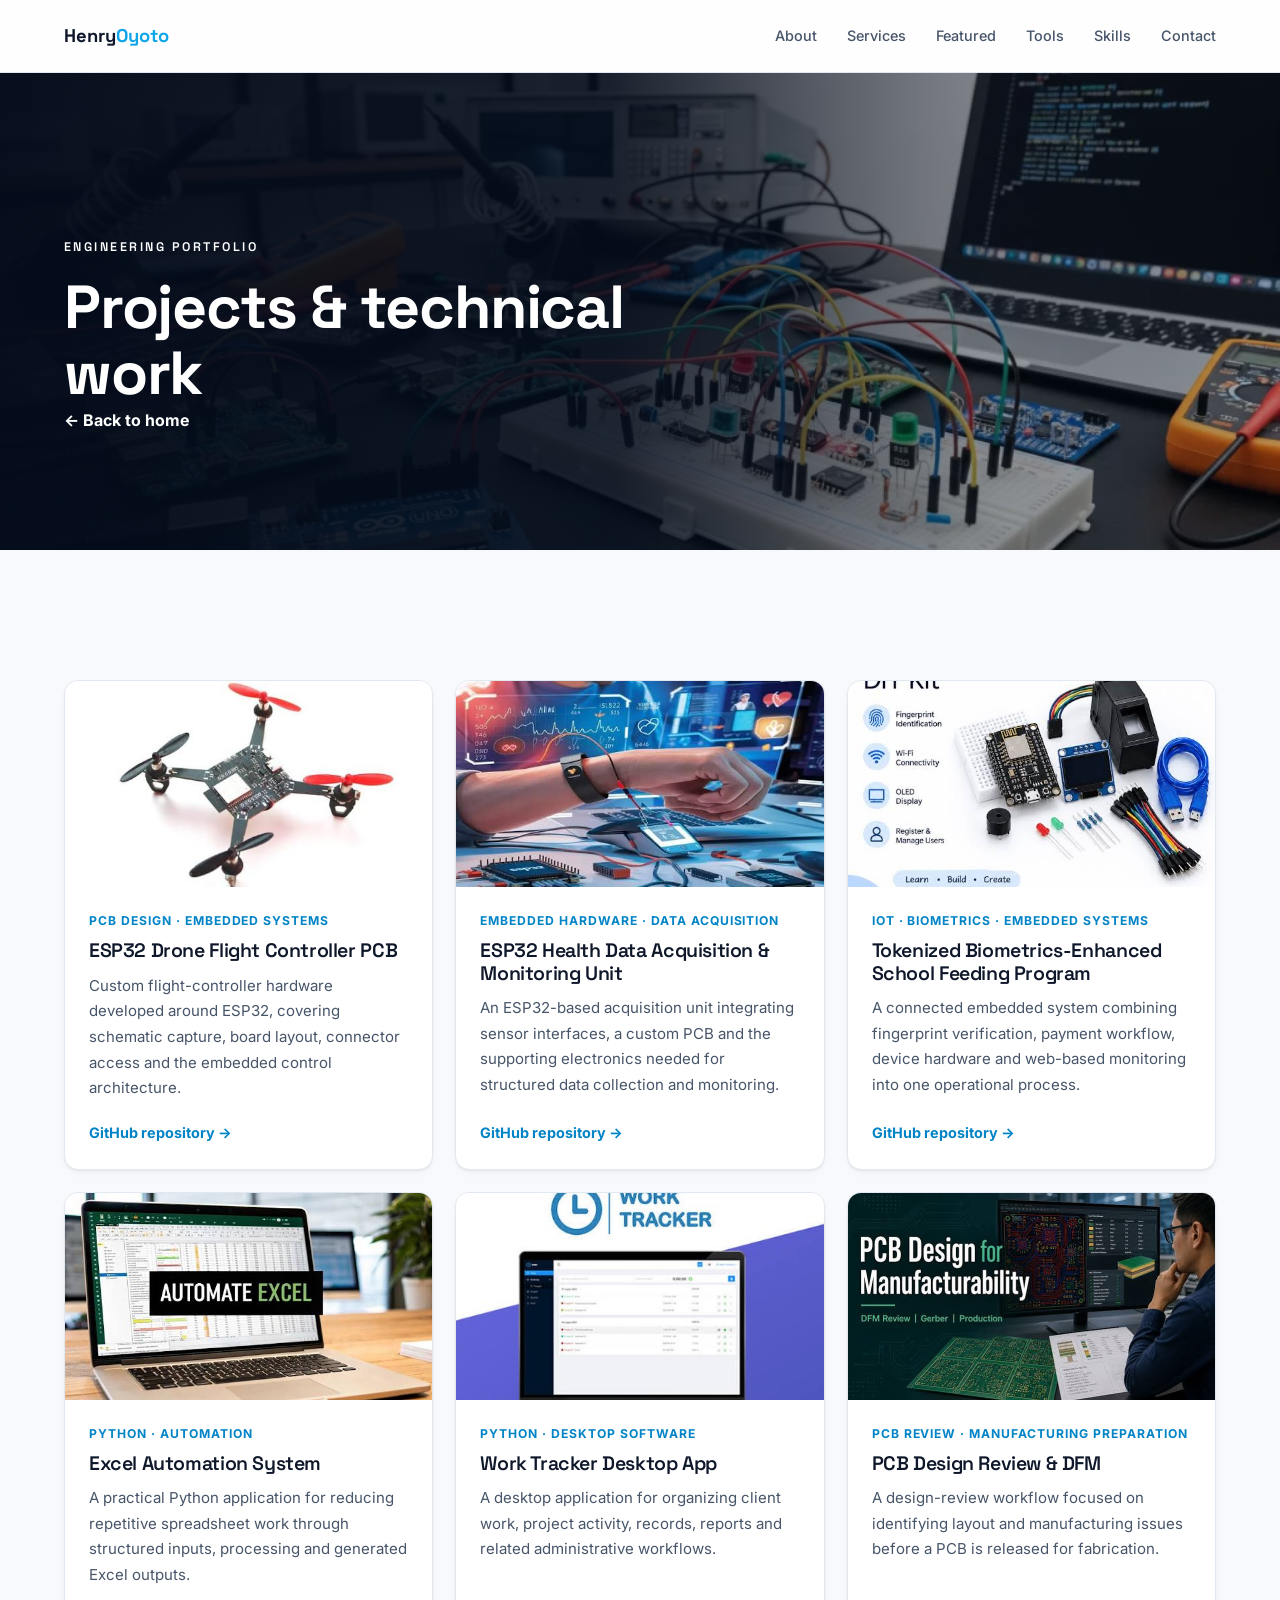
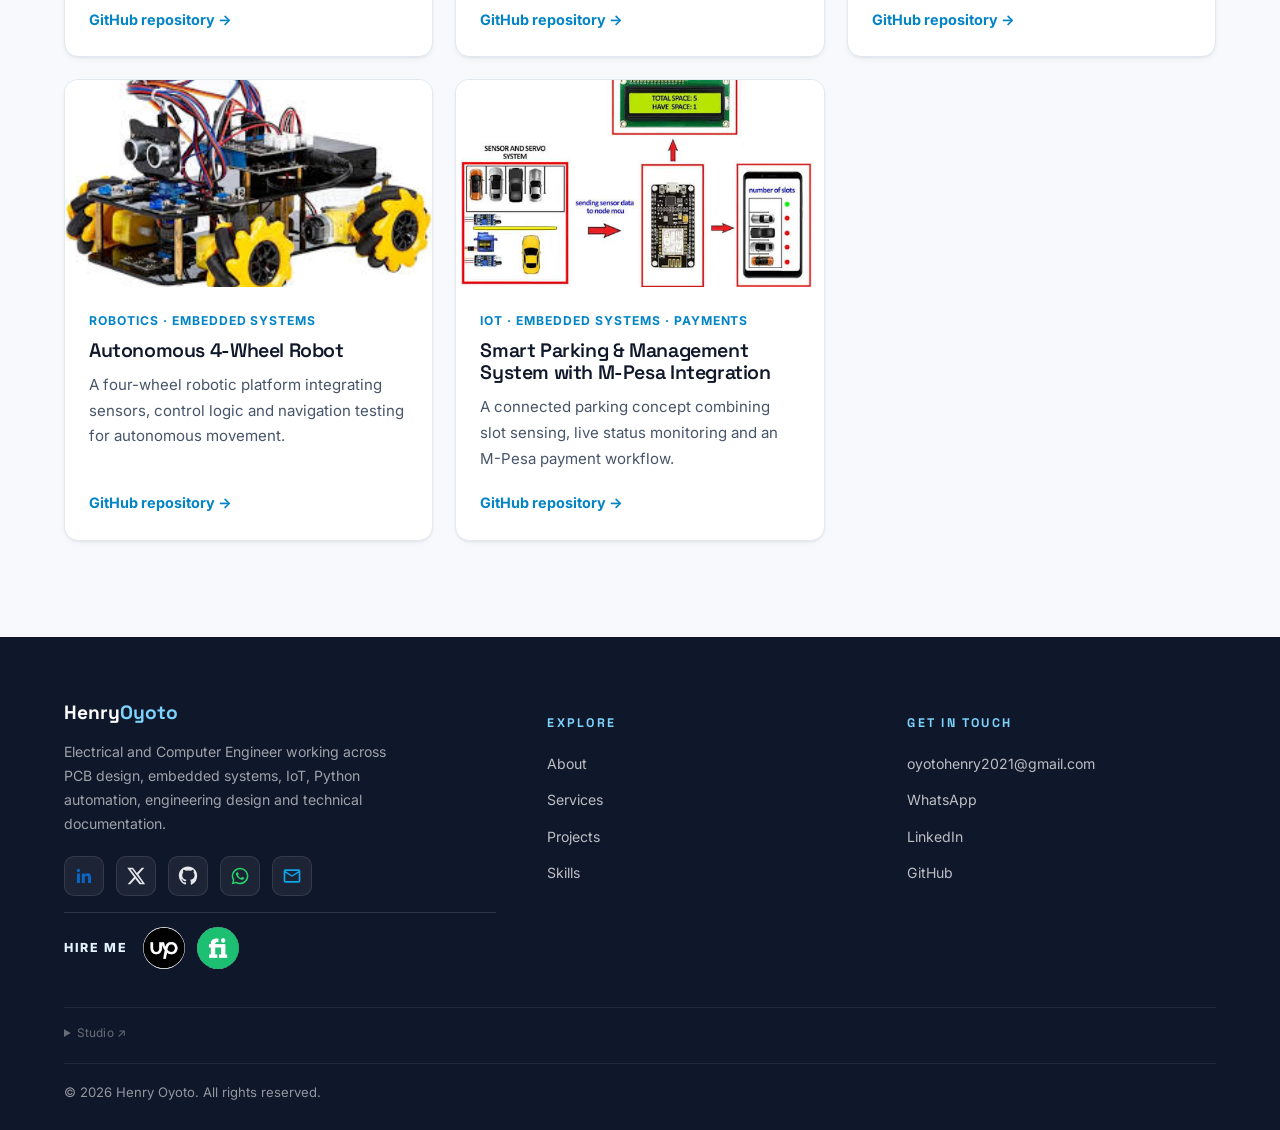
==== commit ec2d2b6e: "Improve portfolio layout and visibility Standardize page spacing and footer styling, improve hero re" ====
--- a/projects.html
+++ b/projects.html
@@ -3,7 +3,7 @@
 <title>Projects | Henry Oyoto</title><meta name="description" content="Selected PCB design, embedded systems, IoT and Python automation projects by Henry Oyoto, Electrical and Computer Engineer."/>
 <link rel="preconnect" href="https://fonts.googleapis.com"/><link rel="preconnect" href="https://fonts.gstatic.com" crossorigin/><link href="https://fonts.googleapis.com/css2?family=Space+Grotesk:wght@500;700&family=Inter:wght@400;500;600;700&display=swap" rel="stylesheet"/><link rel="icon" type="image/svg+xml" href="assets/icons/favicon.svg"/><link rel="stylesheet" href="css/style.css"/></head><body>
 <header class="site-header" id="top"><div class="container header-inner"><a href="index.html#top" class="logo">Henry<span>Oyoto</span></a><nav class="nav" id="nav"><a href="index.html#about">About</a><a href="index.html#services">Services</a><a href="index.html#projects">Featured</a><a href="index.html#tools">Tools</a><a href="index.html#skills">Skills</a><a href="index.html#contact">Contact</a></nav><button class="nav-toggle" id="navToggle" aria-label="Toggle menu" aria-expanded="false"><span></span><span></span><span></span></button></div></header>
-<section class="page-intro projects-hero"><img class="projects-hero-bg" src="assets/images/hero-projects-engineering-work.svg" alt="" aria-hidden="true"/><div class="projects-hero-overlay"></div><div class="container projects-hero-content"><p class="eyebrow">Engineering portfolio</p><h1>Projects &amp; technical work</h1><p class="section-lead">Selected work across PCB design, embedded systems, IoT and Python. Project pages and repositories provide further implementation details.</p><a href="index.html#projects" class="text-link">← Back to home</a></div></section>
+<section class="page-intro projects-hero"><img class="projects-hero-bg" src="assets/images/hero-projects-engineering-work.jpg" alt="" aria-hidden="true"/><div class="projects-hero-overlay"></div><div class="container projects-hero-content"><p class="eyebrow">Engineering portfolio</p><h1>Projects &amp; technical work</h1><a href="index.html#projects" class="text-link">← Back to home</a></div></section>
 <section class="section"><div class="container"><div class="projects-grid projects-grid-all"><article class="project-card">
         <a href="https://github.com/HenryOyoto/AeroCore-Flight-Controller" target="_blank" rel="noreferrer" class="project-card-media">
           <img src="assets/images/portfolio-projects/esp32-drone-flight-controller-pcb.jpg" alt="ESP32 Drone Flight Controller PCB" loading="lazy" />
@@ -108,4 +108,54 @@
           </div>
         </div>
       </article></div></div></section>
-<footer class="site-footer"><div class="container"><div class="footer-top"><div class="footer-brand"><div class="logo">Henry<span style="color:#7dd3fc">Oyoto</span></div><p>Electrical and Computer Engineer working across PCB design, embedded systems, IoT and Python automation.</p><div class="footer-social"><a href="https://github.com/HenryOyoto" target="_blank" rel="noreferrer" aria-label="GitHub">GitHub</a></div><div class="footer-hire"><span class="footer-hire-label">HIRE ME</span><a href="https://www.upwork.com/freelancers/~011faf0ff20ef080d3" target="_blank" rel="noreferrer" aria-label="Upwork profile"><img src="assets/icons/upwork-logo.png" alt="Upwork" /></a><a href="https://www.fiverr.com/henry_oyoto" target="_blank" rel="noreferrer" aria-label="Fiverr profile"><img src="assets/icons/fiverr-logo.png" alt="Fiverr" /></a></div></div><div class="footer-col"><h4>Explore</h4><ul><li><a href="index.html#about">About</a></li><li><a href="index.html#skills">Skills</a></li><li><a href="index.html#contact">Contact</a></li></ul></div><div class="footer-col"><h4>Connect</h4><ul><li><a href="mailto:oyotohenry2021@gmail.com">Email</a></li><li><a href="https://www.linkedin.com/in/henryoyoto" target="_blank" rel="noreferrer">LinkedIn</a></li><li><a href="https://github.com/HenryOyoto" target="_blank" rel="noreferrer">GitHub</a></li></ul></div></div><details class="studio-footer"><summary>Studio ↗</summary><div class="studio-footer-content"><span>Professional studio work</span><a href="https://dielchadigilab.netlify.app" target="_blank" rel="noreferrer">Dielcha Digilab ↗</a></div></details><div class="footer-bottom"><span>© <span id="year"></span> Henry Oyoto. All rights reserved.</span></div></div></footer><script src="js/script.js"></script></body></html>+<footer class="site-footer">
+  <div class="container">
+    <div class="footer-top">
+      <div class="footer-brand">
+        <div class="logo">Henry<span style="color:#7dd3fc">Oyoto</span></div>
+        <p>Electrical and Computer Engineer working across PCB design, embedded systems, IoT, Python automation, engineering design and technical documentation.</p>
+        <div class="footer-social">
+          <a href="https://www.linkedin.com/in/henryoyoto" target="_blank" rel="noreferrer" aria-label="LinkedIn"><span class="icon icon-linkedin" aria-hidden="true"></span></a>
+          <a href="https://x.com/henryoyoto" target="_blank" rel="noreferrer" aria-label="X"><span class="icon icon-x" aria-hidden="true"></span></a>
+          <a href="https://github.com/HenryOyoto" target="_blank" rel="noreferrer" aria-label="GitHub"><span class="icon icon-github" aria-hidden="true"></span></a>
+          <a href="https://wa.me/254114364956" target="_blank" rel="noreferrer" aria-label="WhatsApp"><span class="icon icon-whatsapp" aria-hidden="true"></span></a>
+          <a href="mailto:oyotohenry2021@gmail.com" aria-label="Email"><span class="icon icon-mail" aria-hidden="true"></span></a>
+        </div>
+        <div class="footer-hire">
+          <span class="footer-hire-label">HIRE ME</span>
+          <a href="https://www.upwork.com/freelancers/~011faf0ff20ef080d3" target="_blank" rel="noreferrer" aria-label="Upwork profile"><img src="assets/icons/upwork-logo.png" alt="Upwork" /></a>
+          <a href="https://www.fiverr.com/henry_oyoto" target="_blank" rel="noreferrer" aria-label="Fiverr profile"><img src="assets/icons/fiverr-logo.png" alt="Fiverr" /></a>
+        </div>
+      </div>
+      <div class="footer-col">
+        <h4>Explore</h4>
+        <ul>
+          <li><a href="index.html#about">About</a></li>
+          <li><a href="index.html#services">Services</a></li>
+          <li><a href="index.html#projects">Projects</a></li>
+          <li><a href="index.html#skills">Skills</a></li>
+        </ul>
+      </div>
+      <div class="footer-col">
+        <h4>Get in touch</h4>
+        <ul>
+          <li><a href="mailto:oyotohenry2021@gmail.com">oyotohenry2021@gmail.com</a></li>
+          <li><a href="https://wa.me/254114364956" target="_blank" rel="noreferrer">WhatsApp</a></li>
+          <li><a href="https://www.linkedin.com/in/henryoyoto" target="_blank" rel="noreferrer">LinkedIn</a></li>
+          <li><a href="https://github.com/HenryOyoto" target="_blank" rel="noreferrer">GitHub</a></li>
+        </ul>
+      </div>
+    </div>
+    <details class="studio-footer">
+      <summary aria-label="Open professional studio link">Studio ↗</summary>
+      <div class="studio-footer-content">
+        <span>Selected professional work is also developed through <strong>DIELCHA DIGILAB</strong>.</span>
+        <a href="https://dielchadigilab.netlify.app" target="_blank" rel="noreferrer">Dielcha Digilab ↗</a>
+      </div>
+    </details>
+    <div class="footer-bottom">
+      <span>© <span id="year"></span> Henry Oyoto. All rights reserved.</span>
+    </div>
+  </div>
+</footer>
+<script src="js/script.js"></script></body></html>
--- a/css/style.css
+++ b/css/style.css
@@ -155,10 +155,9 @@
   position: relative;
   z-index: 2;
   width: 100%;
-  max-width: 780px;
-  padding: 110px 22px 110px max(22px, calc((100vw - 1180px) / 2 + 22px));
-  margin-right: auto;   /* pin to the left, never center */
-  margin-left: 0;
+  max-width: 1240px;
+  padding: 110px clamp(20px, 4vw, 32px);
+  margin-inline: auto;
   color: #fff;
   text-align: left;
 }
@@ -171,14 +170,21 @@
 .hero h1 { color: #fff; }
 .hero h1 span { color: #7dd3fc; }
 .hero-tagline {
-  margin-top: 20px; font-size: 1.05rem; font-weight: 500;
-  color: rgba(255,255,255,0.95);
-  text-shadow: 0 1px 2px rgba(0,0,0,0.35);
+  margin-top: 20px;
+  max-width: 680px;
+  font-size: clamp(1.05rem, 1.5vw, 1.24rem);
+  font-weight: 700;
+  line-height: 1.6;
+  color: #e0f2fe;
+  text-shadow: 0 2px 8px rgba(0,0,0,0.7);
 }
 .hero-text {
-  margin-top: 18px; color: rgba(255,255,255,0.88);
-  line-height: 1.75; max-width: 620px;
-  text-shadow: 0 1px 2px rgba(0,0,0,0.35);
+  margin-top: 16px;
+  color: #fff;
+  font-size: 1.02rem;
+  line-height: 1.8;
+  max-width: 660px;
+  text-shadow: 0 2px 8px rgba(0,0,0,0.75);
 }
 .hero-actions {
   margin-top: 34px; display: flex; gap: 14px; flex-wrap: wrap;
@@ -267,12 +273,21 @@
   backdrop-filter: blur(8px);
   border: 1px solid var(--border);
   border-radius: 12px;
-  padding: 12px 14px;
-  font-size: 0.82rem; color: var(--ink);
-  display: flex; align-items: center; gap: 10px;
+  padding: 10px 12px;
+  font-size: 0.8rem; color: var(--ink);
+  display: flex; align-items: center; gap: 9px;
   box-shadow: var(--shadow-sm);
 }
 .about-badge strong { color: var(--accent-2); }
+.about-badge-copy { min-width: 0; }
+.about-badge-links { display: flex; align-items: center; gap: 7px; margin-left: auto; flex-shrink: 0; }
+.about-badge-links a {
+  display: inline-flex; align-items: center; justify-content: center;
+  width: 25px; height: 25px; border-radius: 6px;
+  transition: transform .2s ease, box-shadow .2s ease;
+}
+.about-badge-links a:hover { transform: translateY(-2px); box-shadow: 0 0 0 2px var(--accent-soft); }
+.about-badge-links img { width: 100%; height: 100%; object-fit: contain; }
 
 /* =========================================================
    SERVICES — image LEFT, content RIGHT
@@ -594,13 +609,13 @@
 .site-footer {
   background: #0f172a;
   color: rgba(255,255,255,0.75);
-  padding: 48px 0 28px;
+  padding: 60px 0 26px;
 }
 .footer-top {
   display: grid;
   grid-template-columns: 1.4fr 1fr 1fr;
-  gap: 40px;
-  padding-bottom: 32px;
+  gap: clamp(24px, 4vw, 56px);
+  padding-bottom: 38px;
   border-bottom: 1px solid rgba(255,255,255,0.08);
 }
 .footer-brand .logo { color: #fff; font-size: 1.2rem; }
@@ -648,7 +663,9 @@
 .footer-social .icon-x { background-color: #e5e7eb; }
 
 .footer-bottom {
-  margin-top: 22px;
+  margin-top: 20px;
+  padding-top: 18px;
+  border-top: 1px solid rgba(255,255,255,0.08);
   display: flex; flex-wrap: wrap; justify-content: space-between;
   gap: 12px;
   font-size: 0.82rem;
@@ -719,7 +736,7 @@
    RESPONSIVE
    ========================================================= */
 @media (max-width: 960px) {
-  .hero-inner { max-width: 100%; padding: 90px 22px; }
+  .hero-inner { max-width: 100%; padding: 90px clamp(20px, 4vw, 32px); }
 
   .about-grid { grid-template-columns: 1fr; gap: 40px; }
   .about-media { aspect-ratio: 16/10; height: auto; min-height: 0; }
@@ -843,7 +860,7 @@
 .page-intro h1 { margin: 10px 0 0; font-size: clamp(2.2rem, 5vw, 3.8rem); line-height: 1.1; }
 .page-intro .section-lead { margin-bottom: 22px; }
 .text-link { color: var(--accent-2); font-weight: 700; }
-.studio-footer { opacity: .48; width: fit-content; margin-top: 1rem; font-size: .68rem; }
+.studio-footer { opacity: .78; width: fit-content; margin-top: 1rem; font-size: .74rem; }
 .studio-footer summary { letter-spacing: .02em; }
 .studio-footer:hover, .studio-footer[open] { opacity: .85; }
 .studio-footer-content { font-size: .75rem; }
@@ -867,8 +884,8 @@
 }
 
 /* Refinement: fuller-width layout with comfortable responsive gutters */
-.container { width: 100%; max-width: 1440px; margin-inline: auto; padding-inline: clamp(16px, 2.2vw, 32px); }
-.hero-inner { max-width: 820px; padding-left: clamp(16px, 2.2vw, 32px); }
+.container { width: 100%; max-width: 1240px; margin-inline: auto; padding-inline: clamp(20px, 4vw, 32px); }
+.hero-inner { max-width: 1240px; }
 .projects-grid-featured .project-card-media,
 .projects-grid-all .project-card-media { display:block; overflow:hidden; background:#e8eef5; aspect-ratio: 16 / 9; }
 .projects-grid-featured .project-card-media img,
@@ -892,8 +909,13 @@
 /* Replaceable image-backed hero areas */
 .projects-hero { position:relative; min-height:360px; display:flex; align-items:center; overflow:hidden; isolation:isolate; background:#071426; }
 .projects-hero-bg { position:absolute; inset:0; width:100%; height:100%; object-fit:cover; object-position:center; z-index:0; }
-.projects-hero-overlay { position:absolute; inset:0; z-index:1; background:linear-gradient(90deg,rgba(4,12,27,.96) 0%,rgba(4,12,27,.82) 38%,rgba(4,12,27,.35) 72%,rgba(4,12,27,.22) 100%); }
+.projects-hero-overlay { position:absolute; inset:0; z-index:1; background:linear-gradient(90deg,rgba(4,12,27,.98) 0%,rgba(4,12,27,.88) 48%,rgba(4,12,27,.42) 76%,rgba(4,12,27,.28) 100%); }
 .projects-hero-content { position:relative; z-index:2; padding-top:76px; padding-bottom:76px; }
+.projects-hero .eyebrow,
+.projects-hero h1,
+.projects-hero .section-lead,
+.projects-hero .text-link { color:#fff; }
+.projects-hero .text-link:hover { color:#7dd3fc; }
 .projects-hero h1 { max-width:700px; }
 .footer-hire { display:flex; align-items:center; gap:12px; margin-top:16px; padding-top:14px; border-top:1px solid rgba(148,163,184,.22); }
 .footer-hire-label { color:#e5f4ff; font-size:.78rem; font-weight:800; letter-spacing:.13em; margin-right:4px; }
@@ -901,3 +923,7 @@
 .footer-hire a img { width:100%; height:100%; display:block; object-fit:cover; }
 .footer-hire a:hover { transform:translateY(-2px); box-shadow:0 0 0 2px #7dd3fc; }
 @media (max-width:640px) { .projects-hero { min-height:320px; } .projects-hero-content { padding-top:60px; padding-bottom:56px; } .footer-hire { gap:10px; } .footer-hire a { width:38px; height:38px; } }
+@media (min-width:1200px) {
+  .container,
+  .hero-inner { max-width:95vw; }
+}
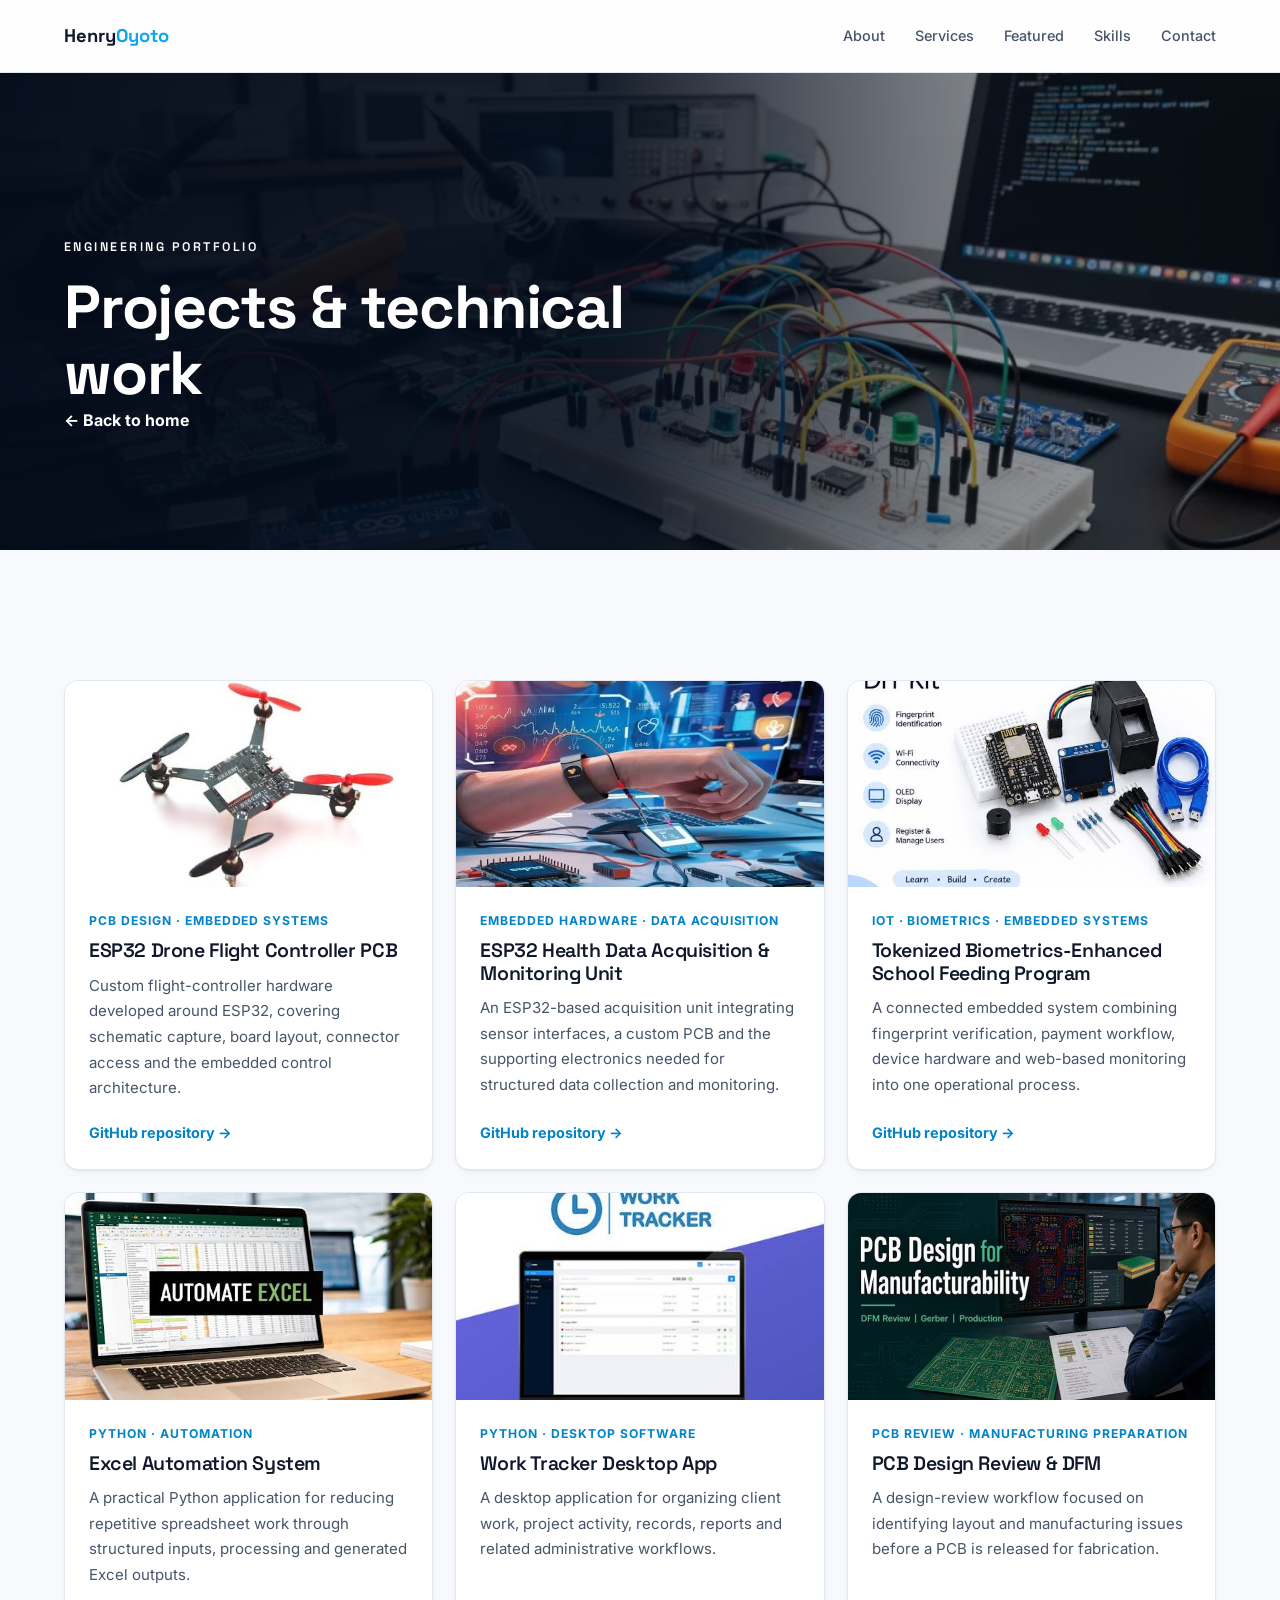
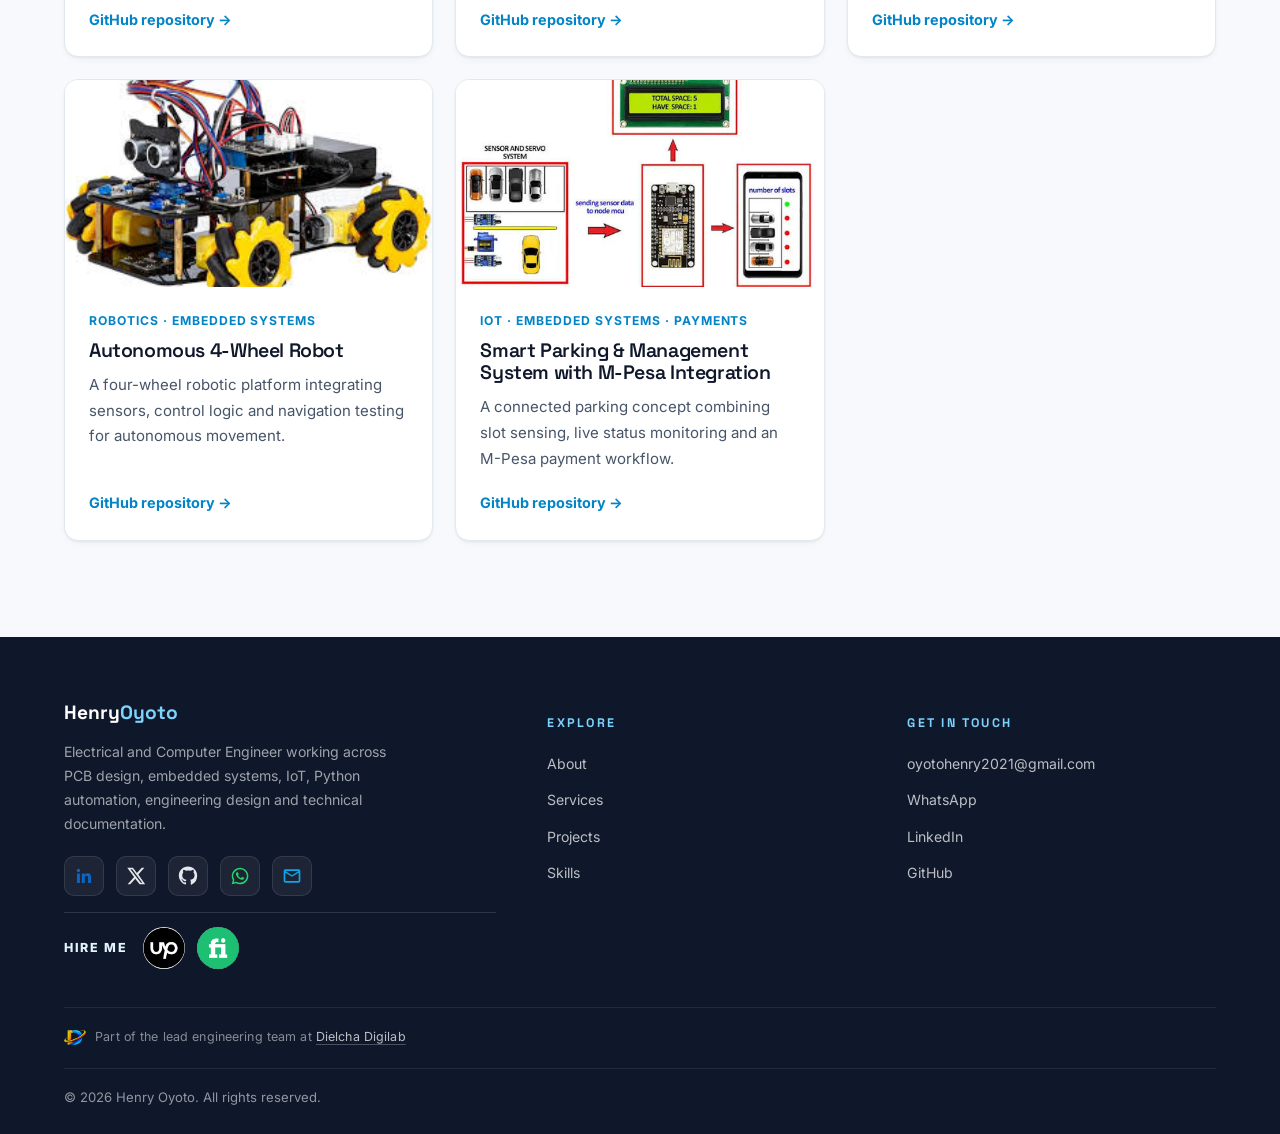
==== commit a4c3ba2c: "Updated website structure" ====
--- a/projects.html
+++ b/projects.html
@@ -2,7 +2,7 @@
 <html lang="en"><head><meta charset="UTF-8"/><meta name="viewport" content="width=device-width, initial-scale=1.0"/>
 <title>Projects | Henry Oyoto</title><meta name="description" content="Selected PCB design, embedded systems, IoT and Python automation projects by Henry Oyoto, Electrical and Computer Engineer."/>
 <link rel="preconnect" href="https://fonts.googleapis.com"/><link rel="preconnect" href="https://fonts.gstatic.com" crossorigin/><link href="https://fonts.googleapis.com/css2?family=Space+Grotesk:wght@500;700&family=Inter:wght@400;500;600;700&display=swap" rel="stylesheet"/><link rel="icon" type="image/svg+xml" href="assets/icons/favicon.svg"/><link rel="stylesheet" href="css/style.css"/></head><body>
-<header class="site-header" id="top"><div class="container header-inner"><a href="index.html#top" class="logo">Henry<span>Oyoto</span></a><nav class="nav" id="nav"><a href="index.html#about">About</a><a href="index.html#services">Services</a><a href="index.html#projects">Featured</a><a href="index.html#tools">Tools</a><a href="index.html#skills">Skills</a><a href="index.html#contact">Contact</a></nav><button class="nav-toggle" id="navToggle" aria-label="Toggle menu" aria-expanded="false"><span></span><span></span><span></span></button></div></header>
+<header class="site-header" id="top"><div class="container header-inner"><a href="index.html#top" class="logo">Henry<span>Oyoto</span></a><nav class="nav" id="nav"><a href="index.html#about">About</a><a href="index.html#services">Services</a><a href="index.html#projects">Featured</a><a href="index.html#skills">Skills</a><a href="index.html#contact">Contact</a></nav><button class="nav-toggle" id="navToggle" aria-label="Toggle menu" aria-expanded="false"><span></span><span></span><span></span></button></div></header>
 <section class="page-intro projects-hero"><img class="projects-hero-bg" src="assets/images/hero-projects-engineering-work.jpg" alt="" aria-hidden="true"/><div class="projects-hero-overlay"></div><div class="container projects-hero-content"><p class="eyebrow">Engineering portfolio</p><h1>Projects &amp; technical work</h1><a href="index.html#projects" class="text-link">← Back to home</a></div></section>
 <section class="section"><div class="container"><div class="projects-grid projects-grid-all"><article class="project-card">
         <a href="https://github.com/HenryOyoto/AeroCore-Flight-Controller" target="_blank" rel="noreferrer" class="project-card-media">
@@ -146,13 +146,10 @@
         </ul>
       </div>
     </div>
-    <details class="studio-footer">
-      <summary aria-label="Open professional studio link">Studio ↗</summary>
-      <div class="studio-footer-content">
-        <span>Selected professional work is also developed through <strong>DIELCHA DIGILAB</strong>.</span>
-        <a href="https://dielchadigilab.netlify.app" target="_blank" rel="noreferrer">Dielcha Digilab ↗</a>
-      </div>
-    </details>
+    <p class="studio-line">
+      <img src="assets/icons/dielcha-logo.svg" alt="" width="22" height="15" />
+      <span>Part of the lead engineering team at <a href="https://dielchadigilab.netlify.app" target="_blank" rel="noreferrer">Dielcha Digilab</a></span>
+    </p>
     <div class="footer-bottom">
       <span>© <span id="year"></span> Henry Oyoto. All rights reserved.</span>
     </div>
--- a/css/style.css
+++ b/css/style.css
@@ -927,3 +927,101 @@
   .container,
   .hero-inner { max-width:95vw; }
 }
+
+
+/* =========================================================
+   HOME HERO (hx): split layout with a sliding carousel
+   Copy stays fixed on the left. The background tint, bullet list and image
+   slide in from the right, one slide at a time (see js/script.js).
+   Scoped under .hx so no other section is affected.
+   ========================================================= */
+.hx { position: relative; isolation: isolate; overflow: hidden; background: #eaf2fb; color: var(--ink); }
+
+/* One pane per slide; every pane sits to the right until it is its turn, then slides to 0 and the previous one exits left. */
+.hx-pane { transform: translateX(100%); transition: transform .8s cubic-bezier(.22, .7, .2, 1); will-change: transform; }
+.hx-pane.is-active { transform: translateX(0); }
+.hx-pane.is-left { transform: translateX(-100%); }
+.hx-pane.no-anim { transition: none; }
+
+.hx-bgs { position: absolute; inset: 0; z-index: -1; overflow: hidden; }
+.hx-bg { position: absolute; inset: 0; }
+.hx-bg--blue   { background: radial-gradient(60% 75% at 72% 50%, rgba(255,255,255,.95), rgba(255,255,255,0) 70%), linear-gradient(120deg, #eaf2fc 0%, #d1e3f7 100%); }
+.hx-bg--green  { background: radial-gradient(60% 75% at 72% 50%, rgba(255,255,255,.95), rgba(255,255,255,0) 70%), linear-gradient(120deg, #ecf7f1 0%, #cde8d9 100%); }
+.hx-bg--yellow { background: radial-gradient(60% 75% at 72% 50%, rgba(255,255,255,.95), rgba(255,255,255,0) 70%), linear-gradient(120deg, #fdf7df 0%, #f6e5a0 100%); }
+.hx-bg--peach  { background: radial-gradient(60% 75% at 72% 50%, rgba(255,255,255,.95), rgba(255,255,255,0) 70%), linear-gradient(120deg, #fff2e8 0%, #fad9bd 100%); }
+
+.hx-inner {
+  position: relative; z-index: 1; display: grid; align-items: center; gap: 1.5rem;
+  max-width: 1240px; margin: 0 auto; padding: 2rem clamp(20px, 4vw, 32px) 2.25rem;
+}
+.hx-copy { min-width: 0; }
+
+.hx-eyebrow {
+  font-family: "Space Grotesk", sans-serif; font-size: .78rem; font-weight: 600;
+  letter-spacing: .2em; text-transform: uppercase; color: var(--accent-2); margin-bottom: 14px;
+}
+.hx-title { font-size: clamp(2.3rem, 9vw, 3rem); font-weight: 700; line-height: 1.05; letter-spacing: -.035em; color: var(--ink); }
+.hx-title span { color: var(--accent-2); }
+.hx-sub { margin-top: 1rem; font-size: clamp(1.02rem, 2.2vw, 1.22rem); font-weight: 600; line-height: 1.5; color: #3a4f63; max-width: 34rem; }
+
+/* All slides' lists share one grid cell, so the copy never changes height between slides. */
+.hx-lists { display: grid; overflow: hidden; margin-top: 1.25rem; }
+.hx-list { grid-area: 1 / 1; display: grid; gap: .45rem; align-content: start; }
+.hx-list li { position: relative; padding-left: 1.15rem; font-size: clamp(.95rem, 1.5vw, 1.06rem); font-weight: 500; line-height: 1.4; color: #2c4257; }
+.hx-list li::before { content: ""; position: absolute; left: 0; top: .55em; width: .45rem; height: .45rem; border-radius: 999px; background: var(--accent-2); }
+
+.hx-actions { display: flex; flex-wrap: wrap; gap: .75rem; margin-top: 1.5rem; }
+.hx .btn-outline { border-color: rgba(15, 23, 42, .35); color: var(--ink); background: rgba(255, 255, 255, .6); }
+.hx .btn-outline:hover { border-color: var(--ink); background: var(--ink); color: #fff; }
+
+.hx-controls { display: flex; flex-wrap: wrap; align-items: center; gap: .7rem .75rem; margin-top: 1.5rem; }
+.hx-arrow { display: grid; place-items: center; width: 2rem; height: 2rem; padding: 0; border: 1px solid rgba(15, 23, 42, .3); border-radius: 999px; background: rgba(255, 255, 255, .7); color: var(--ink); cursor: pointer; transition: background .2s, color .2s, border-color .2s; }
+.hx-arrow:hover { border-color: var(--ink); background: var(--ink); color: #fff; }
+.hx-dots { display: flex; align-items: center; gap: .4rem; }
+.hx-dot { position: relative; width: 1.5rem; height: .4rem; padding: 0; border: 0; border-radius: 999px; background: rgba(15, 23, 42, .22); cursor: pointer; transition: width .25s, background-color .25s; }
+.hx-dot::before { content: ""; position: absolute; inset: -.8rem -.15rem; }
+.hx-dot.is-active { width: 2.75rem; background: var(--accent-2); }
+.hx-label { flex-basis: 100%; font-size: .85rem; font-weight: 600; color: #3a4f63; }
+@media (min-width: 640px) { .hx-label { flex-basis: auto; margin-left: .25rem; } }
+
+/* Images scale down as a whole (never cropped). The stage clips left and right so sliding images never cross the copy. */
+.hx-stage { position: relative; height: clamp(15rem, 82vw, 27rem); min-height: 0; clip-path: inset(-20% 0 -20% 0); }
+.hx-slide-img { position: absolute; inset: 0; display: grid; grid-template: minmax(0, 1fr) / minmax(0, 1fr); place-items: center; }
+.hx-img { max-width: 100%; max-height: 100%; width: auto; height: auto; }
+.hx-img--cutout { filter: drop-shadow(0 26px 22px rgba(18, 52, 79, .28)); }
+.hx-img--photo { border-radius: 1.1rem; box-shadow: 0 32px 60px -30px rgba(18, 52, 79, .6), 0 0 0 1px rgba(18, 52, 79, .08); }
+
+/* Same height as the Dielcha Digilab hero: the viewport minus the header, between 32rem and 44rem. */
+@media (min-width: 900px) {
+  .hx { height: clamp(32rem, calc(100svh - 73px), 44rem); }
+  .hx-inner { height: 100%; grid-template-columns: minmax(0, 5fr) minmax(0, 6fr); gap: 3rem; padding-block: 2.5rem; }
+  .hx-title { font-size: clamp(2.6rem, 4.8vw, 4rem); }
+  .hx-stage { height: 100%; }
+}
+@media (prefers-reduced-motion: reduce) { .hx-pane { transition: none; } }
+
+/* =========================================================
+   TOOLS under the hero: scrolls left to right, pauses on hover, items blink
+   ========================================================= */
+.hx-tools { overflow: hidden; border-bottom: 1px solid var(--border); background: #fff; }
+.hx-tools__track { display: flex; width: max-content; animation: hx-tools-ltr 60s linear infinite; }
+.hx-tools:hover .hx-tools__track, .hx-tools:focus-within .hx-tools__track { animation-play-state: paused; }
+.hx-tools__list { display: flex; flex: 0 0 auto; align-items: center; margin: 0; padding: .9rem 0; }
+.hx-tool {
+  display: flex; align-items: center; gap: .5rem; padding-right: clamp(1.4rem, 3vw, 2.25rem);
+  font-family: "Space Grotesk", sans-serif; font-size: .9rem; font-weight: 700; color: #243447; white-space: nowrap;
+  animation: hx-tool-blink 2.6s ease-in-out infinite;
+}
+.hx-tools:hover .hx-tool { animation-play-state: paused; }
+.hx-tool img { width: 1.6rem; height: 1.6rem; object-fit: contain; mix-blend-mode: multiply; }
+@keyframes hx-tools-ltr { from { transform: translateX(-50%); } to { transform: translateX(0); } }
+@keyframes hx-tool-blink { 0%, 100% { opacity: 1; } 50% { opacity: .35; } }
+@media (prefers-reduced-motion: reduce) { .hx-tool { animation: none; } }
+
+/* =========================================================
+   FOOTER studio line: one quiet line with a small Dielcha Digilab mark
+   ========================================================= */
+.studio-line { display: flex; align-items: center; flex-wrap: wrap; gap: .55rem; width: fit-content; margin: 1.2rem 0 0; font-size: .78rem; letter-spacing: .01em; color: rgba(255, 255, 255, .5); }
+.studio-line img { width: auto; height: .95rem; opacity: .9; }
+.studio-line a { color: rgba(255, 255, 255, .72); text-decoration: underline; text-decoration-color: rgba(255, 255, 255, .25); text-underline-offset: .22em; }
+.studio-line a:hover { color: #fff; text-decoration-color: currentColor; }
